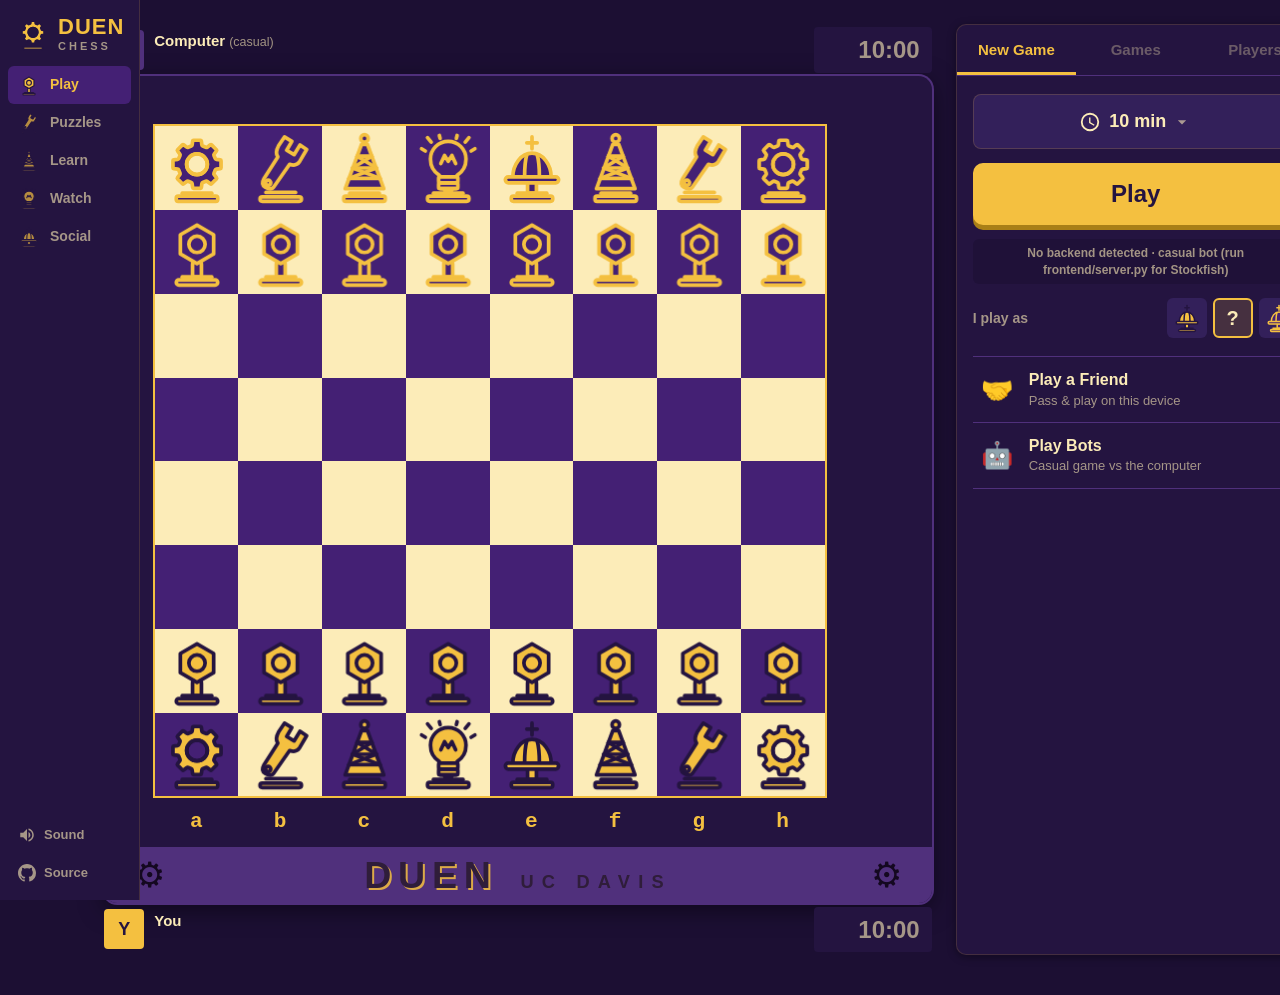
==== frontend/index.html @ 732d8b2a "Add web frontend (DUEN board) bridged to chess_game frontend/index.html, style.css, app.js: chess.co" ====
<!DOCTYPE html>
<html lang="en">
<head>
  <meta charset="utf-8">
  <meta name="viewport" content="width=device-width, initial-scale=1">
  <title>DUEN Chess</title>
  <meta name="description" content="DUEN self-moving chess board: play Stockfish or a friend in the browser.">
  <meta name="theme-color" content="#241440">
  <link rel="icon" href="assets/pieces/wR.svg">
  <link rel="stylesheet" href="style.css">
</head>
<body>

<nav class="sidenav">
  <a class="logo" href="./">
    <img src="assets/pieces/wR.svg" alt="">
    <span>DUEN<small>Chess</small></span>
  </a>
  <ul class="nav-items">
    <li class="active"><a href="#"><img src="assets/pieces/wP.svg" alt=""><span>Play</span></a></li>
    <li><a href="#"><img src="assets/pieces/wN.svg" alt=""><span>Puzzles</span></a></li>
    <li><a href="#"><img src="assets/pieces/wB.svg" alt=""><span>Learn</span></a></li>
    <li><a href="#"><img src="assets/pieces/wQ.svg" alt=""><span>Watch</span></a></li>
    <li><a href="#"><img src="assets/pieces/wK.svg" alt=""><span>Social</span></a></li>
  </ul>
  <div class="nav-footer">
    <button id="sound-toggle" class="nav-btn" type="button" title="Toggle sound">
      <svg viewBox="0 0 24 24" width="18" height="18" aria-hidden="true"><path fill="currentColor" d="M3 9v6h4l5 5V4L7 9H3zm13.5 3A4.5 4.5 0 0 0 14 7.97v8.05c1.48-.73 2.5-2.25 2.5-4.02zM14 3.23v2.06c2.89.86 5 3.54 5 6.71s-2.11 5.85-5 6.71v2.06c4.01-.91 7-4.49 7-8.77s-2.99-7.86-7-8.77z"/></svg>
      <span>Sound</span>
    </button>
    <a class="nav-btn" href="https://github.com/hiyab-tesfay/Self-Moving-Chess-Board-Code" target="_blank" rel="noopener">
      <svg viewBox="0 0 16 16" width="18" height="18" aria-hidden="true"><path fill="currentColor" d="M8 0C3.58 0 0 3.58 0 8c0 3.54 2.29 6.53 5.47 7.59.4.07.55-.17.55-.38 0-.19-.01-.82-.01-1.49-2.01.37-2.53-.49-2.69-.94-.09-.23-.48-.94-.82-1.13-.28-.15-.68-.52-.01-.53.63-.01 1.08.58 1.23.82.72 1.21 1.87.87 2.33.66.07-.52.28-.87.51-1.07-1.78-.2-3.64-.89-3.64-3.95 0-.87.31-1.59.82-2.15-.08-.2-.36-1.02.08-2.12 0 0 .67-.21 2.2.82.64-.18 1.32-.27 2-.27.68 0 1.36.09 2 .27 1.53-1.04 2.2-.82 2.2-.82.44 1.1.16 1.92.08 2.12.51.56.82 1.27.82 2.15 0 3.07-1.87 3.75-3.65 3.95.29.25.54.73.54 1.48 0 1.07-.01 1.93-.01 2.2 0 .21.15.46.55.38A8.013 8.013 0 0 0 16 8c0-4.42-3.58-8-8-8z"/></svg>
      <span>Source</span>
    </a>
  </div>
</nav>

<main class="layout">
  <section class="board-column">
    <div class="player-bar" id="player-top">
      <div class="avatar"></div>
      <div class="player-meta">
        <div class="player-name"></div>
        <div class="captured"></div>
      </div>
      <div class="clock">10:00</div>
    </div>

    <div class="board-frame">
      <div class="frame-inner">
        <div class="ranks" id="ranks"></div>
        <div class="files" id="files"></div>
        <div class="board-wrap">
          <div id="board" class="board">
            <div class="squares" id="squares"></div>
            <div class="pieces" id="pieces"></div>
            <div class="promo hidden" id="promo"></div>
          </div>
          <div class="toast hidden" id="toast"></div>
        </div>
      </div>
      <div class="frame-bar">
        <span class="gear" aria-hidden="true">&#x2699;&#xFE0E;</span>
        <span class="brand">DUEN<small>UC Davis</small></span>
        <span class="gear" aria-hidden="true">&#x2699;&#xFE0E;</span>
      </div>
    </div>

    <div class="player-bar" id="player-bottom">
      <div class="avatar"></div>
      <div class="player-meta">
        <div class="player-name"></div>
        <div class="captured"></div>
      </div>
      <div class="clock">10:00</div>
    </div>
  </section>

  <aside class="sidebar">
    <!-- New game panel -->
    <div class="panel" id="panel-new">
      <div class="tabs">
        <button class="tab active" type="button">New Game</button>
        <button class="tab" type="button" disabled>Games</button>
        <button class="tab" type="button" disabled>Players</button>
      </div>

      <div class="panel-body">
        <div class="tc-picker">
          <button class="tc-button" id="tc-button" type="button" aria-expanded="false">
            <svg viewBox="0 0 24 24" width="22" height="22" aria-hidden="true"><path fill="currentColor" d="M12 2a10 10 0 1 0 0 20 10 10 0 0 0 0-20zm0 18a8 8 0 1 1 0-16 8 8 0 0 1 0 16zm.5-13H11v6l5.25 3.15.75-1.23-4.5-2.67z"/></svg>
            <span id="tc-label">10 min</span>
            <svg class="chev" viewBox="0 0 24 24" width="20" height="20" aria-hidden="true"><path fill="currentColor" d="M7 10l5 5 5-5z"/></svg>
          </button>
          <div class="tc-menu hidden" id="tc-menu"></div>
        </div>

        <div class="level-row hidden" id="level-row">
          <span class="label">Stockfish level</span>
          <div class="level-pick" id="level-pick"></div>
        </div>

        <button class="btn-play" id="play-btn" type="button">Play</button>

        <div class="backend-status" id="backend-status">Checking for the chess_game backend…</div>

        <div class="color-row" id="color-row">
          <span class="label">I play as</span>
          <div class="color-pick" id="color-pick">
            <button type="button" data-color="w" title="White"><img src="assets/pieces/wK.svg" alt="White"></button>
            <button type="button" data-color="random" title="Random" class="on"><span class="q">?</span></button>
            <button type="button" data-color="b" title="Black"><img src="assets/pieces/bK.svg" alt="Black"></button>
          </div>
        </div>

        <ul class="mode-list">
          <li>
            <button type="button" id="play-friend">
              <span class="mode-icon">🤝</span>
              <span class="mode-text"><strong>Play a Friend</strong><small>Pass &amp; play on this device</small></span>
            </button>
          </li>
          <li>
            <button type="button" id="play-bot">
              <span class="mode-icon">🤖</span>
              <span class="mode-text"><strong id="play-bot-title">Play Stockfish</strong><small id="play-bot-sub">Through the chess_game backend</small></span>
            </button>
          </li>
        </ul>
      </div>
    </div>

    <!-- In-game panel -->
    <div class="panel hidden" id="panel-game">
      <div class="game-head">
        <svg viewBox="0 0 24 24" width="20" height="20" aria-hidden="true"><path fill="currentColor" d="M12 2a10 10 0 1 0 0 20 10 10 0 0 0 0-20zm0 18a8 8 0 1 1 0-16 8 8 0 0 1 0 16zm.5-13H11v6l5.25 3.15.75-1.23-4.5-2.67z"/></svg>
        <span id="game-title">10 min • Rapid</span>
      </div>

      <div class="moves" id="moves"></div>

      <div class="confirm hidden" id="confirm">
        <span id="confirm-text">Resign?</span>
        <button type="button" id="confirm-yes" class="small-btn yes">Yes</button>
        <button type="button" id="confirm-no" class="small-btn">No</button>
      </div>

      <div class="controls">
        <div class="ctrl-group">
          <button type="button" id="btn-draw" class="ctrl" title="Offer draw"><span class="half">½</span><span>Draw</span></button>
          <button type="button" id="btn-resign" class="ctrl" title="Resign">
            <svg viewBox="0 0 24 24" width="18" height="18" aria-hidden="true"><path fill="currentColor" d="M14.4 6 14 4H5v17h2v-7h5.6l.4 2h7V6z"/></svg>
            <span id="resign-label">Resign</span>
          </button>
          <button type="button" id="btn-takeback" class="ctrl" title="Take back">
            <svg viewBox="0 0 24 24" width="18" height="18" aria-hidden="true"><path fill="currentColor" d="M12.5 8c-2.65 0-5.05.99-6.9 2.6L2 7v9h9l-3.62-3.62c1.39-1.16 3.16-1.88 5.12-1.88 3.54 0 6.55 2.31 7.6 5.5l2.37-.78C21.08 11.03 17.15 8 12.5 8z"/></svg>
            <span>Takeback</span>
          </button>
        </div>
        <div class="ctrl-group nav-group">
          <button type="button" id="nav-first" class="ctrl icon" title="First move">⏮</button>
          <button type="button" id="nav-prev" class="ctrl icon" title="Previous move">◀</button>
          <button type="button" id="nav-next" class="ctrl icon" title="Next move">▶</button>
          <button type="button" id="nav-last" class="ctrl icon" title="Last move">⏭</button>
          <button type="button" id="btn-flip" class="ctrl icon" title="Flip board">
            <svg viewBox="0 0 24 24" width="18" height="18" aria-hidden="true"><path fill="currentColor" d="M16 17.01V10h-2v7.01h-3L15 21l4-3.99h-3zM9 3 5 6.99h3V14h2V6.99h3L9 3z"/></svg>
          </button>
        </div>
      </div>

      <div class="after-game hidden" id="after-game">
        <button type="button" id="btn-rematch" class="btn-secondary">Rematch</button>
        <button type="button" id="btn-newgame" class="btn-play small">New Game</button>
      </div>
      <div class="export-row">
        <button type="button" id="btn-pgn" class="link-btn">Copy PGN</button>
        <button type="button" id="btn-fen" class="link-btn">Copy FEN</button>
      </div>
    </div>
  </aside>
</main>

<!-- Game over modal -->
<div class="modal hidden" id="modal">
  <div class="modal-card">
    <button type="button" class="modal-close" id="modal-close" aria-label="Close">×</button>
    <div class="modal-header" id="modal-header">
      <h2 id="modal-title">You Won!</h2>
      <p id="modal-sub">by checkmate</p>
    </div>
    <div class="modal-players">
      <div class="mp"><div class="avatar" id="modal-av-w"></div><span id="modal-name-w">White</span></div>
      <div class="mp-score" id="modal-score">1 - 0</div>
      <div class="mp"><div class="avatar" id="modal-av-b"></div><span id="modal-name-b">Black</span></div>
    </div>
    <div class="modal-actions">
      <button type="button" id="modal-rematch" class="btn-play">Rematch</button>
      <button type="button" id="modal-new" class="btn-secondary">New Game</button>
    </div>
  </div>
</div>

<script src="chess.js"></script>
<script src="app.js"></script>
</body>
</html>
---- frontend/style.css ----
/* ------------------------------------------------------------------ tokens
 * DUEN (Davis Undergraduate Engineering Network) board theme:
 * cream and plum squares, dark plum frame, gold pieces and accents.
 */
:root {
  --plum-900: #140820;
  --plum-800: #1c0f33;
  --plum-700: #241440;
  --plum-600: #33205a;
  --plum-500: #442074;
  --plum-400: #50307c;
  --gold: #f4c040;
  --gold-dark: #a97f17;
  --gold-light: #ffd35c;
  --cream: #fcecb8;
  --ink: #2f1d3a;

  --bg: var(--plum-800);
  --panel: var(--plum-700);
  --panel-2: #1f1138;
  --control: var(--plum-600);
  --control-hover: var(--plum-500);
  --border: var(--plum-400);
  --text: var(--cream);
  --text-strong: #ffffff;
  --muted: rgba(252, 236, 184, 0.6);
  --accent: var(--gold);
  --accent-dark: var(--gold-dark);
  --accent-hover: var(--gold-light);
  --on-accent: var(--plum-700);
  --danger: #e0503a;

  --light-sq: var(--cream);
  --dark-sq: var(--plum-500);
  --frame: var(--plum-700);
  --frame-edge: var(--plum-400);
  --frame-bar: var(--plum-400);
  --highlight: rgba(244, 192, 64, 0.5);

  --nav-w: 140px;
  --sidebar-w: 360px;
  --radius: 10px;
  --board: min(calc(100vh - 230px), calc(100vw - var(--nav-w) - var(--sidebar-w) - 80px), 680px);
  --fl: calc(var(--board) * 0.075);          /* frame label margin */
  --bar: calc(var(--board) * 0.085);         /* bottom brand bar */
  --frame-h: calc(var(--board) + var(--fl) * 2 + var(--bar));
}

* { box-sizing: border-box; }
html, body { height: 100%; }
body {
  margin: 0;
  background: var(--bg);
  color: var(--text);
  font-family: -apple-system, BlinkMacSystemFont, "Segoe UI", Roboto, Helvetica, Arial, sans-serif;
  font-size: 15px;
  line-height: 1.4;
  -webkit-font-smoothing: antialiased;
  overflow-x: hidden;
}
button { font: inherit; color: inherit; cursor: pointer; }
button:disabled { cursor: default; }
a { color: inherit; text-decoration: none; }
.hidden { display: none !important; }

/* ------------------------------------------------------------------ nav */
.sidenav {
  position: fixed;
  inset: 0 auto 0 0;
  width: var(--nav-w);
  background: var(--panel);
  border-right: 1px solid rgba(244, 192, 64, 0.15);
  display: flex;
  flex-direction: column;
  padding: 10px 8px;
  z-index: 20;
}
.logo {
  display: flex; align-items: center; gap: 8px;
  padding: 6px 8px 14px;
  font-weight: 900; font-size: 22px; letter-spacing: 1px;
  color: var(--gold);
}
.logo span { display: flex; flex-direction: column; line-height: 1; }
.logo small { font-size: 11px; font-weight: 700; letter-spacing: 3px; color: var(--muted); text-transform: uppercase; margin-top: 3px; }
.logo img { width: 34px; height: 34px; }
.nav-items { list-style: none; margin: 0; padding: 0; }
.nav-items li a {
  display: flex; align-items: center; gap: 10px;
  padding: 8px 10px; border-radius: 6px;
  color: var(--muted); font-weight: 600; font-size: 14px;
}
.nav-items li a img { width: 22px; height: 22px; opacity: 0.7; }
.nav-items li a:hover { background: var(--control); color: var(--text); }
.nav-items li.active a { color: var(--gold); background: var(--control-hover); }
.nav-items li.active a img { opacity: 1; }
.nav-footer { margin-top: auto; display: flex; flex-direction: column; gap: 4px; }
.nav-btn {
  display: flex; align-items: center; gap: 8px;
  background: none; border: 0; padding: 8px 10px; border-radius: 6px;
  color: var(--muted); font-size: 13px; font-weight: 600;
}
.nav-btn:hover { background: var(--control); color: var(--text); }
.nav-btn.off svg { opacity: 0.4; }

/* ------------------------------------------------------------------ layout */
.layout {
  margin-left: var(--nav-w);
  min-height: 100vh;
  display: grid;
  grid-template-columns: var(--frame-h) var(--sidebar-w);
  gap: 24px;
  justify-content: center;
  align-items: start;
  padding: 24px 24px 40px;
}
.board-column { width: var(--frame-h); }

/* ------------------------------------------------------------------ player bars */
.player-bar {
  display: flex; align-items: center; gap: 10px;
  height: 52px; padding: 4px 0;
}
.player-bar .avatar {
  width: 40px; height: 40px; border-radius: 4px; flex: none;
  background: var(--control-hover); display: grid; place-items: center;
  font-weight: 700; font-size: 18px; color: var(--text); overflow: hidden;
}
.avatar.you { background: var(--gold); color: var(--plum-700); }
.avatar.bot { background: var(--plum-400); }
.avatar.white { background: var(--cream); color: var(--plum-700); }
.avatar.black { background: var(--plum-900); border: 1px solid var(--plum-400); }
.player-meta { display: flex; flex-direction: column; min-width: 0; flex: 1; }
.player-name { font-weight: 700; font-size: 15px; white-space: nowrap; overflow: hidden; text-overflow: ellipsis; }
.player-name small { color: var(--muted); font-weight: 500; margin-left: 4px; }
.player-name .thinking { color: var(--gold); font-weight: 600; margin-left: 6px; font-size: 12px; animation: blink 1.2s ease-in-out infinite; }
@keyframes blink { 0%, 100% { opacity: 1; } 50% { opacity: .35; } }
.captured { display: flex; align-items: center; height: 18px; color: var(--muted); font-size: 12px; font-weight: 600; }
.captured .grp { display: flex; margin-right: 4px; }
.captured img { width: 16px; height: 16px; margin-right: -6px; }
.captured .grp img:last-child { margin-right: 0; }
.captured .adv { margin-left: 6px; }

.clock {
  margin-left: auto;
  min-width: 118px; text-align: right;
  padding: 6px 12px; border-radius: 4px;
  font-size: 24px; font-weight: 700; font-variant-numeric: tabular-nums;
  background: var(--panel); color: var(--muted);
  transition: background .15s, color .15s;
}
.clock.active { background: var(--cream); color: var(--plum-700); }
.clock.low.active { background: var(--danger); color: #fff; }
.clock.low { color: var(--danger); }
.clock.none { visibility: hidden; }

/* ------------------------------------------------------------------ board frame */
.board-frame {
  width: var(--frame-h);
  background: var(--frame);
  border-radius: calc(var(--board) * 0.02);
  box-shadow: 0 0 0 2px var(--frame-edge), 0 6px 24px rgba(0, 0, 0, .5);
  overflow: hidden;
  user-select: none; -webkit-user-select: none;
}
.frame-inner {
  position: relative;
  padding: var(--fl) var(--fl) var(--fl) var(--fl);
}
.ranks, .files {
  position: absolute; display: flex;
  color: var(--gold); font-weight: 800;
  font-size: calc(var(--fl) * 0.42);
  font-family: "Menlo", "Consolas", "SF Mono", monospace;
  pointer-events: none;
}
.ranks { left: 0; top: var(--fl); width: var(--fl); height: var(--board); flex-direction: column; }
.files { left: var(--fl); bottom: 0; width: var(--board); height: var(--fl); flex-direction: row; }
.ranks span, .files span { flex: 1; display: grid; place-items: center; }
.frame-bar {
  height: var(--bar);
  background: var(--frame-bar);
  display: flex; align-items: center; justify-content: space-between;
  padding: 0 calc(var(--fl) * 0.6);
  color: var(--ink);
}
.frame-bar .gear { font-size: calc(var(--bar) * 0.62); line-height: 1; color: var(--plum-900); }
.frame-bar .brand {
  display: flex; align-items: baseline; gap: calc(var(--bar) * 0.4);
  font-weight: 900; font-size: calc(var(--bar) * 0.66); letter-spacing: 0.18em;
  color: var(--ink); text-shadow: 2px 2px 0 rgba(244, 192, 64, 0.85);
  font-family: "Arial Black", "Helvetica Neue", Arial, sans-serif;
}
.frame-bar .brand small { font-size: calc(var(--bar) * 0.32); letter-spacing: 0.45em; font-weight: 800; text-shadow: none; text-transform: uppercase; }

.board-wrap { position: relative; width: var(--board); height: var(--board); }
.board {
  position: relative;
  width: var(--board); height: var(--board);
  overflow: hidden;
  box-shadow: 0 0 0 2px var(--gold);
  touch-action: none; user-select: none; -webkit-user-select: none;
  background: var(--dark-sq);
}
.squares {
  position: absolute; inset: 0;
  display: grid; grid-template-columns: repeat(8, 1fr); grid-template-rows: repeat(8, 1fr);
}
.sq { position: relative; }
.sq.light { background: var(--light-sq); }
.sq.dark { background: var(--dark-sq); }
.sq.last::before, .sq.selected::before {
  content: ""; position: absolute; inset: 0; background: var(--highlight);
}
.sq.check::before {
  content: ""; position: absolute; inset: 0;
  background: radial-gradient(ellipse at center, rgba(255, 0, 0, 1) 0%, rgba(231, 0, 0, 1) 25%, rgba(169, 0, 0, 0) 89%, rgba(158, 0, 0, 0) 100%);
}
.sq.hint::after {
  content: ""; position: absolute; left: 50%; top: 50%;
  width: 33%; height: 33%; margin: -16.5% 0 0 -16.5%;
  border-radius: 50%; background: rgba(36, 20, 64, .22);
}
.sq.dark.hint::after { background: rgba(244, 192, 64, .45); }
.sq.capture::after {
  content: ""; position: absolute; inset: 0;
  border-radius: 50%; border: calc(var(--board) / 8 * 0.09) solid rgba(36, 20, 64, .22);
}
.sq.dark.capture::after { border-color: rgba(244, 192, 64, .45); }
.sq.hover { box-shadow: inset 0 0 0 4px rgba(244, 192, 64, .9); }

.pieces { position: absolute; inset: 0; pointer-events: none; }
.piece {
  position: absolute; left: 0; top: 0;
  width: 12.5%; height: 12.5%;
  background-size: 88%; background-repeat: no-repeat; background-position: center;
  will-change: transform;
  transition: transform .13s ease-out;
  pointer-events: none;
}
.piece.dragging { transition: none; z-index: 10; transform-origin: center; filter: drop-shadow(0 4px 6px rgba(0,0,0,.45)); }
.piece.noanim { transition: none; }
.piece.wK { background-image: url("assets/pieces/wK.svg"); }
.piece.wQ { background-image: url("assets/pieces/wQ.svg"); }
.piece.wR { background-image: url("assets/pieces/wR.svg"); }
.piece.wB { background-image: url("assets/pieces/wB.svg"); }
.piece.wN { background-image: url("assets/pieces/wN.svg"); }
.piece.wP { background-image: url("assets/pieces/wP.svg"); }
.piece.bK { background-image: url("assets/pieces/bK.svg"); }
.piece.bQ { background-image: url("assets/pieces/bQ.svg"); }
.piece.bR { background-image: url("assets/pieces/bR.svg"); }
.piece.bB { background-image: url("assets/pieces/bB.svg"); }
.piece.bN { background-image: url("assets/pieces/bN.svg"); }
.piece.bP { background-image: url("assets/pieces/bP.svg"); }
.board.grab .sq.own { cursor: grab; }
.board.dragging { cursor: grabbing; }

/* promotion picker */
.promo {
  position: absolute; top: 0; width: 12.5%;
  background: var(--cream); border-radius: 3px;
  box-shadow: 0 2px 12px rgba(0, 0, 0, .5);
  display: flex; flex-direction: column; z-index: 15;
}
.promo.bottom { top: auto; bottom: 0; flex-direction: column-reverse; }
.promo button {
  width: 100%; aspect-ratio: 1; border: 0; background: var(--cream);
  background-size: 85%; background-repeat: no-repeat; background-position: center;
}
.promo button:hover { background-color: var(--gold); }
.promo button.x { aspect-ratio: auto; height: 28px; background: var(--gold); color: var(--plum-700); font-size: 16px; font-weight: 700; }

.toast {
  position: absolute; left: 50%; bottom: 14px; transform: translateX(-50%);
  background: rgba(20, 8, 32, .92); color: var(--text); padding: 8px 14px; border-radius: 6px;
  font-size: 14px; font-weight: 600; z-index: 30; white-space: nowrap; max-width: 95%;
  overflow: hidden; text-overflow: ellipsis;
  box-shadow: 0 2px 8px rgba(0,0,0,.4); border: 1px solid rgba(244, 192, 64, 0.4);
}

/* ------------------------------------------------------------------ sidebar */
.sidebar { width: var(--sidebar-w); position: sticky; top: 24px; }
.panel {
  background: var(--panel); border-radius: var(--radius);
  box-shadow: 0 2px 8px rgba(0,0,0,.4);
  border: 1px solid rgba(244, 192, 64, 0.15);
  height: calc(var(--frame-h) + 104px);
  min-height: 460px;
  display: flex; flex-direction: column; overflow: hidden;
}
.tabs { display: flex; border-bottom: 1px solid var(--border); }
.tab {
  flex: 1; background: none; border: 0; padding: 14px 6px 12px;
  font-weight: 700; font-size: 15px; color: var(--muted);
  border-bottom: 3px solid transparent;
}
.tab.active { color: var(--gold); border-bottom-color: var(--gold); }
.tab:disabled { opacity: .55; }
.panel-body { padding: 18px 16px; display: flex; flex-direction: column; gap: 14px; overflow-y: auto; }

.tc-picker { position: relative; }
.tc-button {
  width: 100%; display: flex; align-items: center; justify-content: center; gap: 8px;
  background: var(--control); border: 1px solid rgba(244, 192, 64, 0.18); border-radius: 8px; padding: 14px;
  font-weight: 700; font-size: 18px; color: var(--cream);
}
.tc-button:hover { background: var(--control-hover); }
.tc-button .chev { margin-left: -2px; color: var(--muted); }
.tc-button[aria-expanded="true"] .chev { transform: rotate(180deg); }
.tc-menu {
  margin-top: 8px; background: var(--panel-2); border-radius: 8px; padding: 12px;
  display: flex; flex-direction: column; gap: 12px;
}
.tc-group .tc-group-name { font-size: 13px; font-weight: 700; color: var(--muted); margin-bottom: 6px; display: flex; align-items: center; gap: 6px; }
.tc-grid { display: grid; grid-template-columns: repeat(3, 1fr); gap: 8px; }
.tc-opt {
  background: var(--control); border: 2px solid transparent; border-radius: 6px; padding: 10px 4px;
  font-weight: 700; font-size: 15px;
}
.tc-opt:hover { background: var(--control-hover); }
.tc-opt.on { border-color: var(--gold); background: rgba(244, 192, 64, 0.16); color: var(--gold); }

.level-row { display: flex; flex-direction: column; gap: 8px; }
.level-pick { display: grid; grid-template-columns: repeat(3, 1fr); gap: 8px; }
.level-pick button {
  background: var(--control); border: 2px solid transparent; border-radius: 6px; padding: 8px 4px;
  font-weight: 700; font-size: 14px; display: flex; flex-direction: column; gap: 2px; align-items: center;
}
.level-pick button small { font-weight: 500; font-size: 11px; color: var(--muted); }
.level-pick button:hover { background: var(--control-hover); }
.level-pick button.on { border-color: var(--gold); background: rgba(244, 192, 64, 0.16); color: var(--gold); }

.backend-status {
  font-size: 12px; font-weight: 600; color: var(--muted); text-align: center;
  padding: 6px 10px; border-radius: 6px; background: var(--panel-2);
}
.backend-status.ok { color: var(--gold); }
.backend-status.warn { color: #f0a070; }

.btn-play {
  width: 100%; border: 0; border-radius: 10px;
  background: var(--accent); color: var(--on-accent);
  font-weight: 900; font-size: 24px; padding: 14px;
  box-shadow: 0 5px 0 var(--accent-dark);
  transition: transform .05s, box-shadow .05s, background .1s;
}
.btn-play:hover { background: var(--accent-hover); }
.btn-play:active { transform: translateY(3px); box-shadow: 0 2px 0 var(--accent-dark); }
.btn-play.small { font-size: 16px; padding: 10px; box-shadow: 0 4px 0 var(--accent-dark); }
.btn-secondary {
  width: 100%; border: 0; border-radius: 10px;
  background: var(--control-hover); color: var(--text); font-weight: 700; font-size: 16px; padding: 10px;
  box-shadow: 0 4px 0 var(--plum-900);
}
.btn-secondary:hover { background: var(--plum-400); }

.color-row { display: flex; align-items: center; justify-content: space-between; }
.label { color: var(--muted); font-weight: 600; font-size: 14px; }
.color-pick { display: flex; gap: 6px; }
.color-pick button {
  width: 40px; height: 40px; border-radius: 6px; border: 2px solid transparent;
  background: var(--control); display: grid; place-items: center; padding: 0;
}
.color-pick button img { width: 30px; height: 30px; }
.color-pick button .q { font-size: 20px; font-weight: 800; color: var(--cream); }
.color-pick button.on { border-color: var(--gold); background: rgba(244, 192, 64, 0.16); }

.mode-list { list-style: none; margin: 4px 0 0; padding: 0; border-top: 1px solid var(--border); }
.mode-list li button {
  width: 100%; display: flex; align-items: center; gap: 14px; text-align: left;
  background: none; border: 0; padding: 12px 6px; border-bottom: 1px solid var(--border);
}
.mode-list li button:hover { background: var(--panel-2); }
.mode-icon { font-size: 26px; width: 36px; text-align: center; }
.mode-text { display: flex; flex-direction: column; }
.mode-text strong { font-size: 16px; color: var(--cream); }
.mode-text small { color: var(--muted); font-size: 13px; }

/* in-game panel */
.game-head {
  display: flex; align-items: center; gap: 8px;
  padding: 12px 16px; border-bottom: 1px solid var(--border);
  font-weight: 700; color: var(--cream);
}
.moves { flex: 1; overflow-y: auto; padding: 6px 0; font-variant-numeric: tabular-nums; }
.moves .empty { color: var(--muted); text-align: center; padding: 30px 16px; font-size: 14px; }
.mrow { display: grid; grid-template-columns: 44px 1fr 1fr; align-items: center; min-height: 28px; }
.mrow:nth-child(odd) { background: var(--panel-2); }
.mrow .num { color: var(--muted); font-weight: 600; padding-left: 14px; font-size: 14px; }
.mv {
  display: inline-block; padding: 3px 8px; margin: 1px 6px 1px 0; border-radius: 3px;
  font-weight: 600; font-size: 15px; cursor: pointer; justify-self: start; white-space: nowrap;
}
.mv:hover { background: var(--control); }
.mv.cur { background: var(--control-hover); color: var(--text-strong); box-shadow: inset 0 0 0 1px rgba(244, 192, 64, 0.5); }
.result-row { padding: 10px 14px; text-align: center; font-weight: 700; color: var(--gold); }
.result-row small { display: block; color: var(--muted); font-weight: 500; font-size: 13px; }

.confirm {
  display: flex; align-items: center; gap: 8px; padding: 8px 14px;
  background: var(--control); font-weight: 600; font-size: 14px;
}
.confirm span { flex: 1; }
.small-btn { border: 0; border-radius: 4px; padding: 6px 12px; background: var(--control-hover); font-weight: 700; }
.small-btn.yes { background: var(--danger); color: #fff; }

.controls { border-top: 1px solid var(--border); padding: 6px 8px; display: flex; flex-direction: column; gap: 4px; }
.ctrl-group { display: flex; gap: 4px; }
.ctrl {
  flex: 1; display: flex; align-items: center; justify-content: center; gap: 6px;
  background: none; border: 0; border-radius: 6px; padding: 8px 4px;
  color: var(--muted); font-weight: 700; font-size: 13px;
}
.ctrl:hover:not(:disabled) { background: var(--control); color: var(--text); }
.ctrl:disabled { opacity: .35; }
.ctrl .half { font-size: 16px; }
.nav-group .ctrl.icon { font-size: 15px; padding: 6px; }

.after-game { display: flex; gap: 8px; padding: 8px 12px; }
.export-row { display: flex; justify-content: center; gap: 16px; padding: 4px 0 10px; }
.link-btn { background: none; border: 0; color: var(--muted); font-size: 12px; font-weight: 600; text-decoration: underline; }
.link-btn:hover { color: var(--text); }

/* ------------------------------------------------------------------ modal */
.modal {
  position: fixed; inset: 0; z-index: 50;
  background: rgba(20, 8, 32, .6);
  display: grid; place-items: center;
  animation: fade .15s ease-out;
}
@keyframes fade { from { opacity: 0; } to { opacity: 1; } }
.modal-card {
  position: relative; width: 320px; max-width: calc(100vw - 32px);
  background: var(--panel); border-radius: 12px; overflow: hidden;
  border: 1px solid rgba(244, 192, 64, 0.3);
  box-shadow: 0 10px 40px rgba(0,0,0,.6);
  animation: pop .18s ease-out;
}
@keyframes pop { from { transform: translateY(14px) scale(.98); opacity: .6; } to { transform: none; opacity: 1; } }
.modal-close {
  position: absolute; top: 6px; right: 8px; background: none; border: 0;
  color: rgba(36, 20, 64, .7); font-size: 24px; line-height: 1; z-index: 1;
}
.modal-header.lose .modal-close, .modal-header.draw .modal-close { color: rgba(252, 236, 184, .75); }
.modal-header { padding: 22px 16px 14px; text-align: center; background: var(--gold); color: var(--plum-700); }
.modal-header.lose { background: var(--plum-400); color: var(--text); }
.modal-header.draw { background: var(--plum-400); color: var(--text); }
.modal-header h2 { margin: 0; font-size: 26px; font-weight: 900; color: inherit; }
.modal-header p { margin: 2px 0 0; color: inherit; opacity: .85; font-weight: 600; }
.modal-players { display: flex; align-items: center; justify-content: space-around; padding: 20px 16px 6px; }
.mp { display: flex; flex-direction: column; align-items: center; gap: 6px; font-weight: 700; font-size: 14px; }
.mp .avatar { width: 52px; height: 52px; border-radius: 6px; display: grid; place-items: center; font-weight: 800; font-size: 22px; background: var(--control-hover); }
.mp-score { font-size: 22px; font-weight: 800; color: var(--gold); }
.modal-actions { display: flex; flex-direction: column; gap: 10px; padding: 14px 16px 18px; }

/* ------------------------------------------------------------------ responsive */
@media (max-width: 1100px) {
  :root { --board: min(calc(100vw - 32px - 100vw * 0.0235 * 2 - 24px), calc(100vh - 260px), 600px); --nav-w: 0px; }
  .sidenav {
    position: sticky; top: 0; width: auto; height: 56px;
    flex-direction: row; align-items: center; padding: 0 12px; gap: 12px;
    border-right: 0; border-bottom: 1px solid rgba(244, 192, 64, 0.15);
  }
  .logo { padding: 0; font-size: 20px; }
  .logo small { display: none; }
  .nav-items { display: flex; gap: 2px; margin-left: 8px; overflow-x: auto; }
  .nav-items li a span { display: none; }
  .nav-items li a { padding: 6px; }
  .nav-footer { flex-direction: row; margin-left: auto; }
  .nav-btn span { display: none; }
  .layout { margin-left: 0; grid-template-columns: 1fr; padding: 12px 16px 32px; gap: 16px; }
  .board-column { margin: 0 auto; }
  .sidebar { width: 100%; max-width: 640px; margin: 0 auto; position: static; }
  .panel { height: auto; min-height: 0; }
  .moves { max-height: 240px; flex: none; }
  .nav-items li a img { width: 24px; height: 24px; }
}
@media (max-width: 520px) {
  .clock { font-size: 20px; min-width: 96px; padding: 4px 10px; }
  .player-bar .avatar { width: 34px; height: 34px; }
  .player-bar { height: 46px; }
  .btn-play { font-size: 20px; }
}
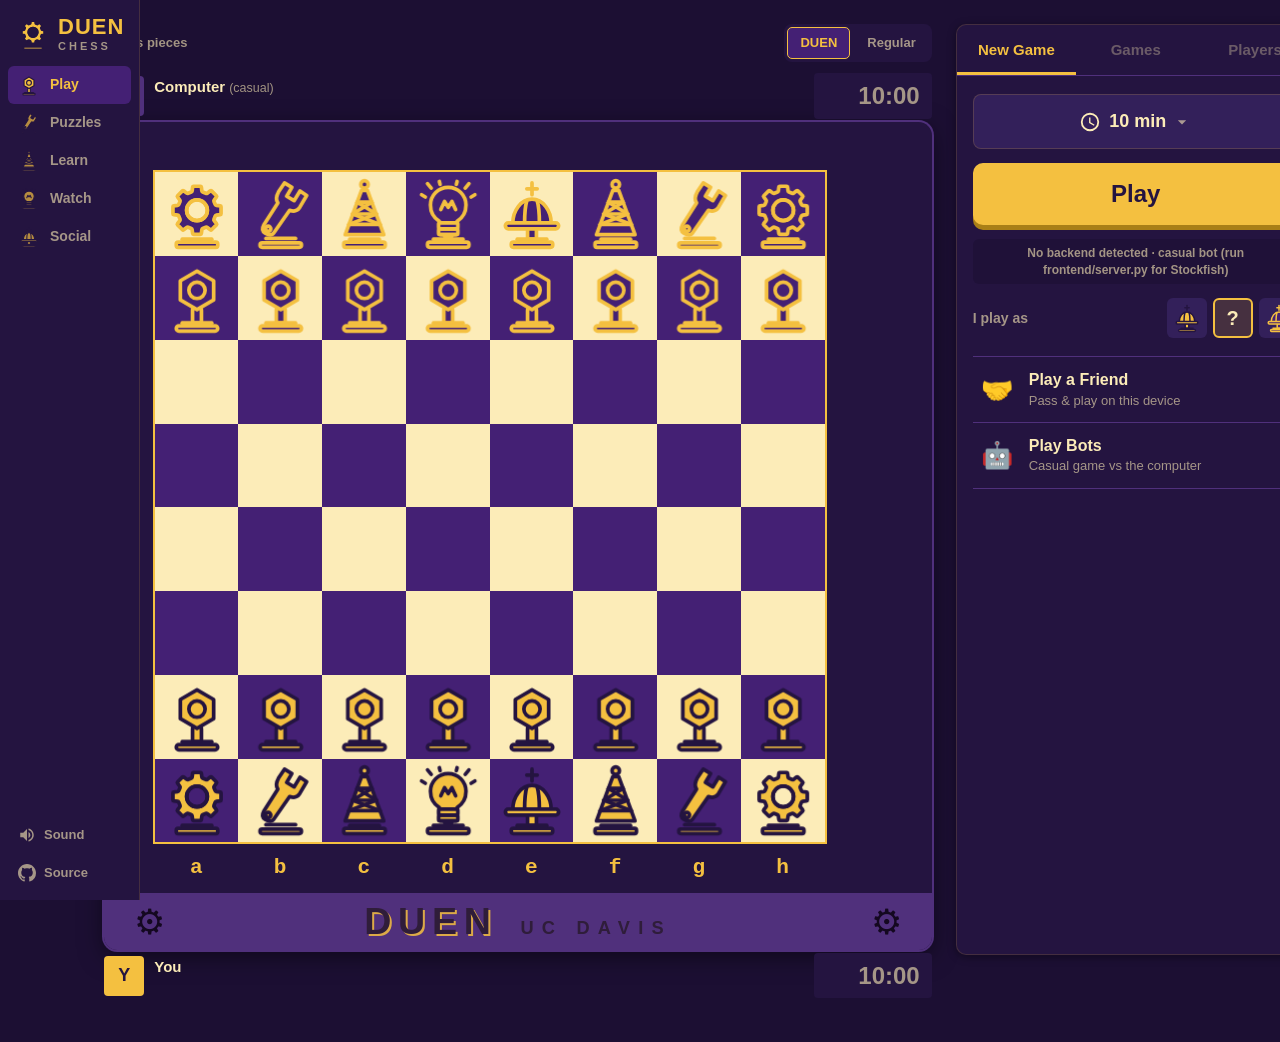
==== commit cd9d7b00: "added toggle for regular chess pieces" ====
--- a/frontend/index.html
+++ b/frontend/index.html
@@ -37,6 +37,13 @@
 
 <main class="layout">
   <section class="board-column">
+    <div class="piece-style-control">
+      <span id="piece-style-label">Chess pieces</span>
+      <div class="piece-style-options" role="group" aria-labelledby="piece-style-label">
+        <button type="button" data-piece-style="duen" aria-pressed="true">DUEN</button>
+        <button type="button" data-piece-style="regular" aria-pressed="false">Regular</button>
+      </div>
+    </div>
     <div class="player-bar" id="player-top">
       <div class="avatar"></div>
       <div class="player-meta">
--- a/frontend/style.css
+++ b/frontend/style.css
@@ -240,18 +240,18 @@
 }
 .piece.dragging { transition: none; z-index: 10; transform-origin: center; filter: drop-shadow(0 4px 6px rgba(0,0,0,.45)); }
 .piece.noanim { transition: none; }
-.piece.wK { background-image: url("assets/pieces/wK.svg"); }
-.piece.wQ { background-image: url("assets/pieces/wQ.svg"); }
-.piece.wR { background-image: url("assets/pieces/wR.svg"); }
-.piece.wB { background-image: url("assets/pieces/wB.svg"); }
-.piece.wN { background-image: url("assets/pieces/wN.svg"); }
-.piece.wP { background-image: url("assets/pieces/wP.svg"); }
-.piece.bK { background-image: url("assets/pieces/bK.svg"); }
-.piece.bQ { background-image: url("assets/pieces/bQ.svg"); }
-.piece.bR { background-image: url("assets/pieces/bR.svg"); }
-.piece.bB { background-image: url("assets/pieces/bB.svg"); }
-.piece.bN { background-image: url("assets/pieces/bN.svg"); }
-.piece.bP { background-image: url("assets/pieces/bP.svg"); }
+.piece.wK { background-image: var(--piece-wK, url("assets/pieces/wK.svg")); }
+.piece.wQ { background-image: var(--piece-wQ, url("assets/pieces/wQ.svg")); }
+.piece.wR { background-image: var(--piece-wR, url("assets/pieces/wR.svg")); }
+.piece.wB { background-image: var(--piece-wB, url("assets/pieces/wB.svg")); }
+.piece.wN { background-image: var(--piece-wN, url("assets/pieces/wN.svg")); }
+.piece.wP { background-image: var(--piece-wP, url("assets/pieces/wP.svg")); }
+.piece.bK { background-image: var(--piece-bK, url("assets/pieces/bK.svg")); }
+.piece.bQ { background-image: var(--piece-bQ, url("assets/pieces/bQ.svg")); }
+.piece.bR { background-image: var(--piece-bR, url("assets/pieces/bR.svg")); }
+.piece.bB { background-image: var(--piece-bB, url("assets/pieces/bB.svg")); }
+.piece.bN { background-image: var(--piece-bN, url("assets/pieces/bN.svg")); }
+.piece.bP { background-image: var(--piece-bP, url("assets/pieces/bP.svg")); }
 .board.grab .sq.own { cursor: grab; }
 .board.dragging { cursor: grabbing; }
 
@@ -481,3 +481,9 @@
   .player-bar { height: 46px; }
   .btn-play { font-size: 20px; }
 }
+
+.piece-style-control { display: flex; align-items: center; justify-content: space-between; gap: 12px; margin-bottom: 8px; color: var(--muted); font-size: 13px; font-weight: 600; }
+.piece-style-options { display: flex; gap: 4px; padding: 3px; background: var(--panel); border-radius: 8px; }
+.piece-style-options button { border: 1px solid transparent; border-radius: 5px; padding: 6px 12px; background: transparent; color: var(--muted); font: inherit; cursor: pointer; }
+.piece-style-options button[aria-pressed="true"] { background: var(--control-hover); color: var(--gold); border-color: var(--gold); }
+.piece-style-options button:focus-visible { outline: 2px solid var(--cream); outline-offset: 2px; }
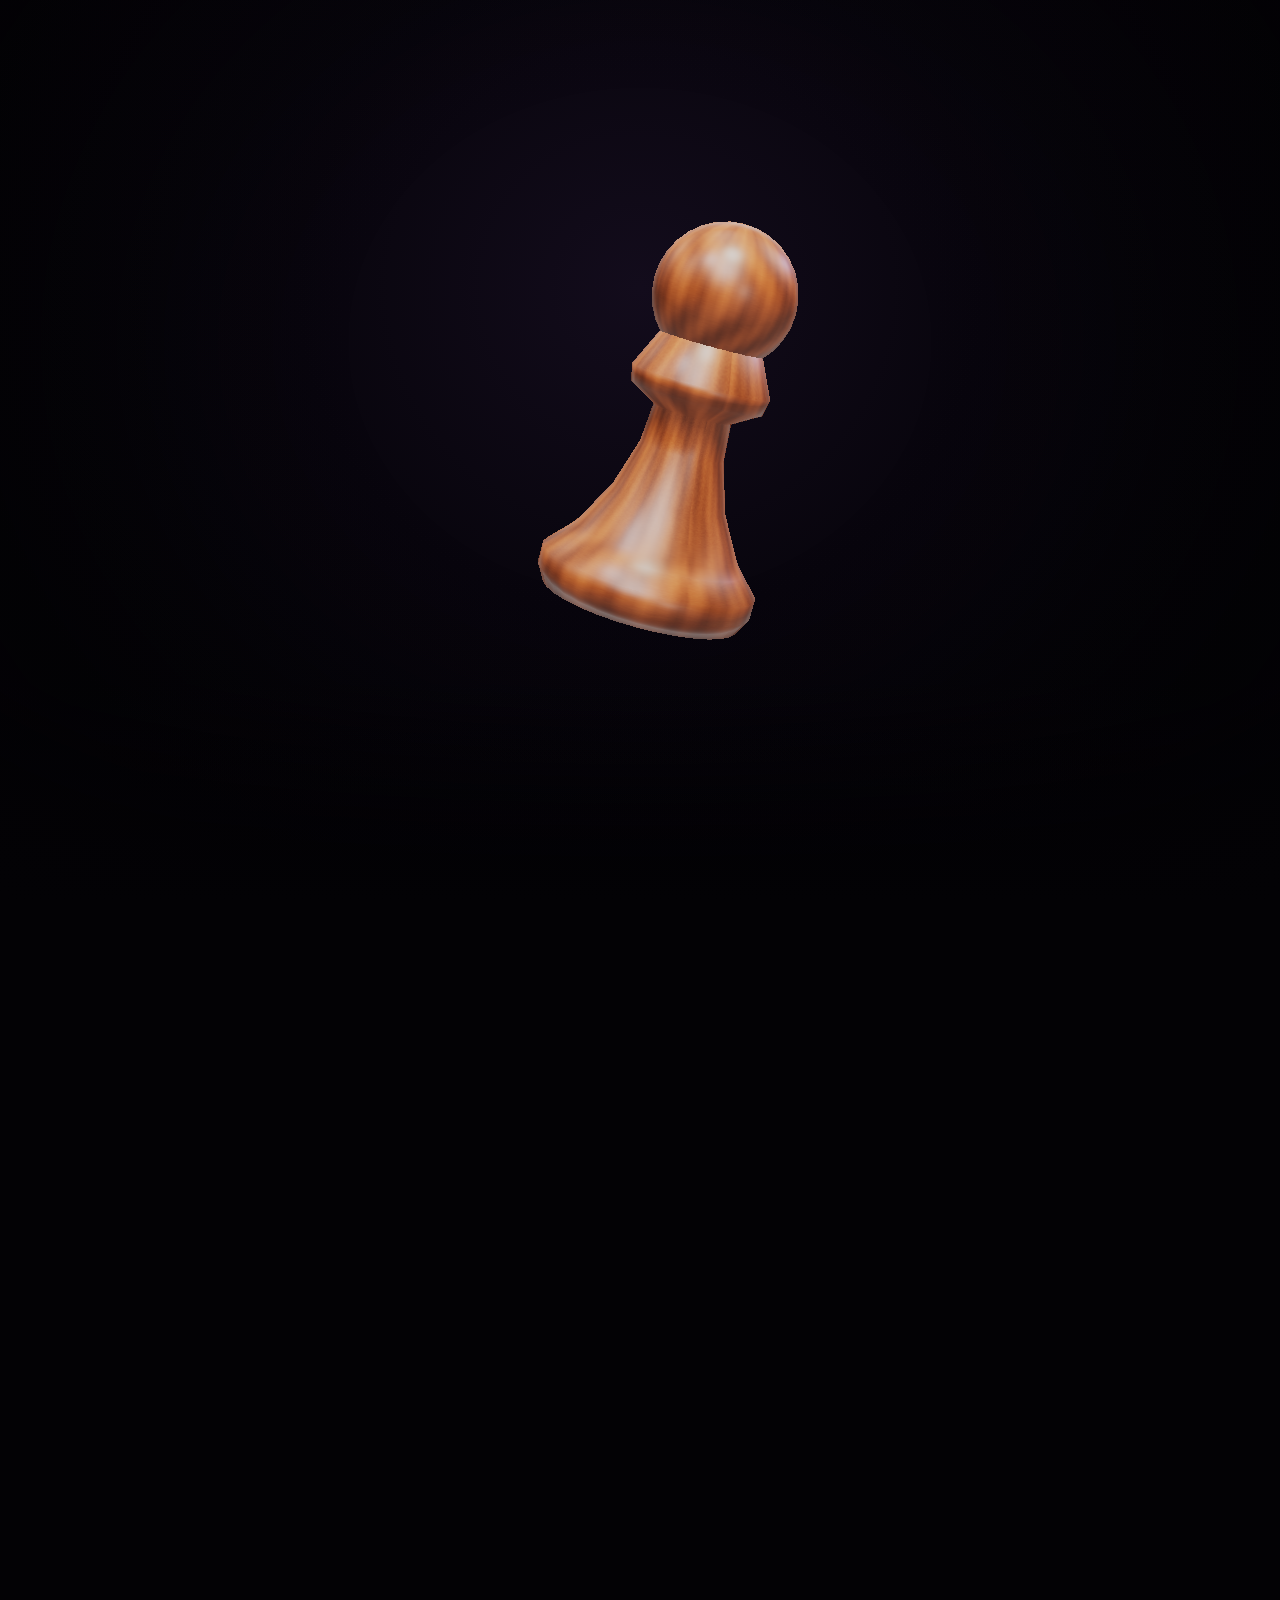
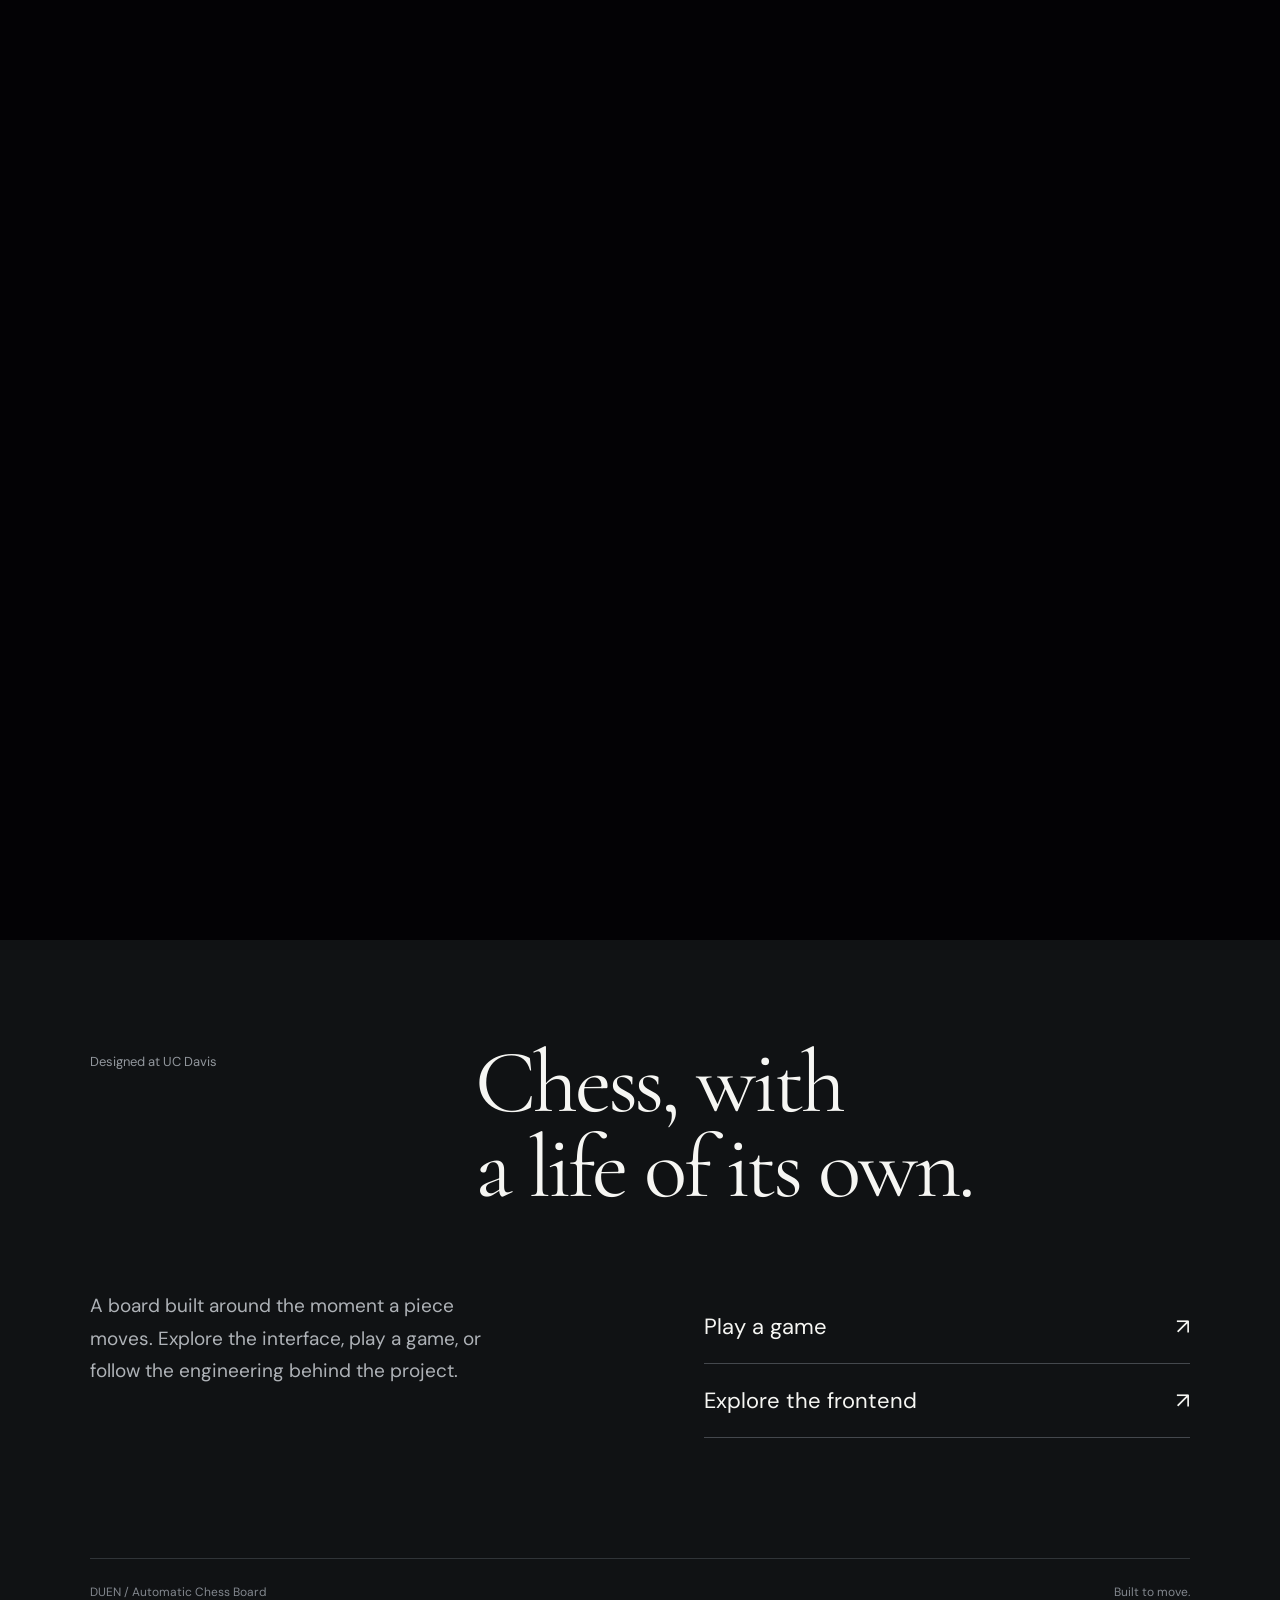
==== commit 3e283673: "Add the DUEN landing page ahead of the existing web game" ====
--- a/frontend/index.html
+++ b/frontend/index.html
@@ -1,213 +1,28 @@
-<!DOCTYPE html>
+<!doctype html>
 <html lang="en">
 <head>
-  <meta charset="utf-8">
-  <meta name="viewport" content="width=device-width, initial-scale=1">
-  <title>DUEN Chess</title>
-  <meta name="description" content="DUEN self-moving chess board: play Stockfish or a friend in the browser.">
-  <meta name="theme-color" content="#241440">
-  <link rel="icon" href="assets/pieces/wR.svg">
-  <link rel="stylesheet" href="style.css">
+<meta charset="utf-8"><meta name="viewport" content="width=device-width, initial-scale=1">
+<title>DUEN — Automatic Chess Board</title>
+<meta name="description" content="A physical game. A new way to move. Explore the DUEN automatic chess board.">
+<link rel="stylesheet" href="landing.css?v=quiet-stage-2">
+<script type="importmap">{"imports":{"three":"./assets/vendor/three.module.js","three/addons/":"./assets/vendor/addons/"}}</script>
 </head>
 <body>
+<header class="masthead"><a class="wordmark" href="./">DUEN<span>Automatic chess</span></a><nav><a href="https://github.com/kennynakao/chess-website" target="_blank" rel="noopener">View on GitHub <span aria-hidden="true">↗</span></a><a class="play-link" href="play.html">Play chess <span aria-hidden="true">↗</span></a></nav></header>
+<main>
+<section class="journey" aria-label="The pawn's journey">
+<div class="stage">
+<canvas id="scene" aria-label="A wooden pawn falls onto e2 and advances to e4 while the camera follows"></canvas>
+<div class="vignette"></div><div class="mist"></div>
+<div class="chapter intro"><p class="opening-note">The next move is yours.</p><h1>Automatic<br>Chess Board<span class="period">.</span></h1><p class="intro-copy">A familiar game. An entirely new kind of movement.<br>From the first thought to the first move, the board becomes part of the experience.</p></div>
+<div class="chapter descent"><p>Choose your move. Watch it become real.</p><h2>From your screen.<br>To the real world.</h2><p class="story-copy">Every square holds a possibility.<br>Every move brings the game to life.</p></div>
+<div class="chapter arrival"><h2>Let the board<br>make its move.</h2><p>The king’s pawn advances. Two squares. Endless possibilities.<br>Your opening move is only the beginning.</p><a class="light-button" href="play.html">Enter the game <span>↗</span></a></div>
 
-<nav class="sidenav">
-  <a class="logo" href="./">
-    <img src="assets/pieces/wR.svg" alt="">
-    <span>DUEN<small>Chess</small></span>
-  </a>
-  <ul class="nav-items">
-    <li class="active"><a href="#"><img src="assets/pieces/wP.svg" alt=""><span>Play</span></a></li>
-    <li><a href="#"><img src="assets/pieces/wN.svg" alt=""><span>Puzzles</span></a></li>
-    <li><a href="#"><img src="assets/pieces/wB.svg" alt=""><span>Learn</span></a></li>
-    <li><a href="#"><img src="assets/pieces/wQ.svg" alt=""><span>Watch</span></a></li>
-    <li><a href="#"><img src="assets/pieces/wK.svg" alt=""><span>Social</span></a></li>
-  </ul>
-  <div class="nav-footer">
-    <button id="sound-toggle" class="nav-btn" type="button" title="Toggle sound">
-      <svg viewBox="0 0 24 24" width="18" height="18" aria-hidden="true"><path fill="currentColor" d="M3 9v6h4l5 5V4L7 9H3zm13.5 3A4.5 4.5 0 0 0 14 7.97v8.05c1.48-.73 2.5-2.25 2.5-4.02zM14 3.23v2.06c2.89.86 5 3.54 5 6.71s-2.11 5.85-5 6.71v2.06c4.01-.91 7-4.49 7-8.77s-2.99-7.86-7-8.77z"/></svg>
-      <span>Sound</span>
-    </button>
-    <a class="nav-btn" href="https://github.com/hiyab-tesfay/Self-Moving-Chess-Board-Code" target="_blank" rel="noopener">
-      <svg viewBox="0 0 16 16" width="18" height="18" aria-hidden="true"><path fill="currentColor" d="M8 0C3.58 0 0 3.58 0 8c0 3.54 2.29 6.53 5.47 7.59.4.07.55-.17.55-.38 0-.19-.01-.82-.01-1.49-2.01.37-2.53-.49-2.69-.94-.09-.23-.48-.94-.82-1.13-.28-.15-.68-.52-.01-.53.63-.01 1.08.58 1.23.82.72 1.21 1.87.87 2.33.66.07-.52.28-.87.51-1.07-1.78-.2-3.64-.89-3.64-3.95 0-.87.31-1.59.82-2.15-.08-.2-.36-1.02.08-2.12 0 0 .67-.21 2.2.82.64-.18 1.32-.27 2-.27.68 0 1.36.09 2 .27 1.53-1.04 2.2-.82 2.2-.82.44 1.1.16 1.92.08 2.12.51.56.82 1.27.82 2.15 0 3.07-1.87 3.75-3.65 3.95.29.25.54.73.54 1.48 0 1.07-.01 1.93-.01 2.2 0 .21.15.46.55.38A8.013 8.013 0 0 0 16 8c0-4.42-3.58-8-8-8z"/></svg>
-      <span>Source</span>
-    </a>
-  </div>
-</nav>
 
-<main class="layout">
-  <section class="board-column">
-    <div class="piece-style-control">
-      <span id="piece-style-label">Chess pieces</span>
-      <div class="piece-style-options" role="group" aria-labelledby="piece-style-label">
-        <button type="button" data-piece-style="duen" aria-pressed="true">DUEN</button>
-        <button type="button" data-piece-style="regular" aria-pressed="false">Regular</button>
-      </div>
-    </div>
-    <div class="player-bar" id="player-top">
-      <div class="avatar"></div>
-      <div class="player-meta">
-        <div class="player-name"></div>
-        <div class="captured"></div>
-      </div>
-      <div class="clock">10:00</div>
-    </div>
-
-    <div class="board-frame">
-      <div class="frame-inner">
-        <div class="ranks" id="ranks"></div>
-        <div class="files" id="files"></div>
-        <div class="board-wrap">
-          <div id="board" class="board">
-            <div class="squares" id="squares"></div>
-            <div class="pieces" id="pieces"></div>
-            <div class="promo hidden" id="promo"></div>
-          </div>
-          <div class="toast hidden" id="toast"></div>
-        </div>
-      </div>
-      <div class="frame-bar">
-        <span class="gear" aria-hidden="true">&#x2699;&#xFE0E;</span>
-        <span class="brand">DUEN<small>UC Davis</small></span>
-        <span class="gear" aria-hidden="true">&#x2699;&#xFE0E;</span>
-      </div>
-    </div>
-
-    <div class="player-bar" id="player-bottom">
-      <div class="avatar"></div>
-      <div class="player-meta">
-        <div class="player-name"></div>
-        <div class="captured"></div>
-      </div>
-      <div class="clock">10:00</div>
-    </div>
-  </section>
-
-  <aside class="sidebar">
-    <!-- New game panel -->
-    <div class="panel" id="panel-new">
-      <div class="tabs">
-        <button class="tab active" type="button">New Game</button>
-        <button class="tab" type="button" disabled>Games</button>
-        <button class="tab" type="button" disabled>Players</button>
-      </div>
-
-      <div class="panel-body">
-        <div class="tc-picker">
-          <button class="tc-button" id="tc-button" type="button" aria-expanded="false">
-            <svg viewBox="0 0 24 24" width="22" height="22" aria-hidden="true"><path fill="currentColor" d="M12 2a10 10 0 1 0 0 20 10 10 0 0 0 0-20zm0 18a8 8 0 1 1 0-16 8 8 0 0 1 0 16zm.5-13H11v6l5.25 3.15.75-1.23-4.5-2.67z"/></svg>
-            <span id="tc-label">10 min</span>
-            <svg class="chev" viewBox="0 0 24 24" width="20" height="20" aria-hidden="true"><path fill="currentColor" d="M7 10l5 5 5-5z"/></svg>
-          </button>
-          <div class="tc-menu hidden" id="tc-menu"></div>
-        </div>
-
-        <div class="level-row hidden" id="level-row">
-          <span class="label">Stockfish level</span>
-          <div class="level-pick" id="level-pick"></div>
-        </div>
-
-        <button class="btn-play" id="play-btn" type="button">Play</button>
-
-        <div class="backend-status" id="backend-status">Checking for the chess_game backend…</div>
-
-        <div class="color-row" id="color-row">
-          <span class="label">I play as</span>
-          <div class="color-pick" id="color-pick">
-            <button type="button" data-color="w" title="White"><img src="assets/pieces/wK.svg" alt="White"></button>
-            <button type="button" data-color="random" title="Random" class="on"><span class="q">?</span></button>
-            <button type="button" data-color="b" title="Black"><img src="assets/pieces/bK.svg" alt="Black"></button>
-          </div>
-        </div>
-
-        <ul class="mode-list">
-          <li>
-            <button type="button" id="play-friend">
-              <span class="mode-icon">🤝</span>
-              <span class="mode-text"><strong>Play a Friend</strong><small>Pass &amp; play on this device</small></span>
-            </button>
-          </li>
-          <li>
-            <button type="button" id="play-bot">
-              <span class="mode-icon">🤖</span>
-              <span class="mode-text"><strong id="play-bot-title">Play Stockfish</strong><small id="play-bot-sub">Through the chess_game backend</small></span>
-            </button>
-          </li>
-        </ul>
-      </div>
-    </div>
-
-    <!-- In-game panel -->
-    <div class="panel hidden" id="panel-game">
-      <div class="game-head">
-        <svg viewBox="0 0 24 24" width="20" height="20" aria-hidden="true"><path fill="currentColor" d="M12 2a10 10 0 1 0 0 20 10 10 0 0 0 0-20zm0 18a8 8 0 1 1 0-16 8 8 0 0 1 0 16zm.5-13H11v6l5.25 3.15.75-1.23-4.5-2.67z"/></svg>
-        <span id="game-title">10 min • Rapid</span>
-      </div>
-
-      <div class="moves" id="moves"></div>
-
-      <div class="confirm hidden" id="confirm">
-        <span id="confirm-text">Resign?</span>
-        <button type="button" id="confirm-yes" class="small-btn yes">Yes</button>
-        <button type="button" id="confirm-no" class="small-btn">No</button>
-      </div>
-
-      <div class="controls">
-        <div class="ctrl-group">
-          <button type="button" id="btn-draw" class="ctrl" title="Offer draw"><span class="half">½</span><span>Draw</span></button>
-          <button type="button" id="btn-resign" class="ctrl" title="Resign">
-            <svg viewBox="0 0 24 24" width="18" height="18" aria-hidden="true"><path fill="currentColor" d="M14.4 6 14 4H5v17h2v-7h5.6l.4 2h7V6z"/></svg>
-            <span id="resign-label">Resign</span>
-          </button>
-          <button type="button" id="btn-takeback" class="ctrl" title="Take back">
-            <svg viewBox="0 0 24 24" width="18" height="18" aria-hidden="true"><path fill="currentColor" d="M12.5 8c-2.65 0-5.05.99-6.9 2.6L2 7v9h9l-3.62-3.62c1.39-1.16 3.16-1.88 5.12-1.88 3.54 0 6.55 2.31 7.6 5.5l2.37-.78C21.08 11.03 17.15 8 12.5 8z"/></svg>
-            <span>Takeback</span>
-          </button>
-        </div>
-        <div class="ctrl-group nav-group">
-          <button type="button" id="nav-first" class="ctrl icon" title="First move">⏮</button>
-          <button type="button" id="nav-prev" class="ctrl icon" title="Previous move">◀</button>
-          <button type="button" id="nav-next" class="ctrl icon" title="Next move">▶</button>
-          <button type="button" id="nav-last" class="ctrl icon" title="Last move">⏭</button>
-          <button type="button" id="btn-flip" class="ctrl icon" title="Flip board">
-            <svg viewBox="0 0 24 24" width="18" height="18" aria-hidden="true"><path fill="currentColor" d="M16 17.01V10h-2v7.01h-3L15 21l4-3.99h-3zM9 3 5 6.99h3V14h2V6.99h3L9 3z"/></svg>
-          </button>
-        </div>
-      </div>
-
-      <div class="after-game hidden" id="after-game">
-        <button type="button" id="btn-rematch" class="btn-secondary">Rematch</button>
-        <button type="button" id="btn-newgame" class="btn-play small">New Game</button>
-      </div>
-      <div class="export-row">
-        <button type="button" id="btn-pgn" class="link-btn">Copy PGN</button>
-        <button type="button" id="btn-fen" class="link-btn">Copy FEN</button>
-      </div>
-    </div>
-  </aside>
+<p id="scene-fallback" hidden>The interactive scene is unavailable on this device. You can still explore and play.</p>
+</div>
+</section>
+<section class="details" id="details"><div class="details-top"><p>Designed at UC Davis</p><h2>Chess, with<br>a life of its own.</h2></div><div class="details-bottom"><p>A board built around the moment a piece moves. Explore the interface, play a game, or follow the engineering behind the project.</p><div class="links"><a href="play.html">Play a game <span>↗</span></a><a href="https://github.com/kennynakao/chess-website" target="_blank" rel="noopener">Explore the frontend <span>↗</span></a></div></div><footer><span>DUEN / Automatic Chess Board</span><span>Built to move.</span></footer></section>
 </main>
-
-<!-- Game over modal -->
-<div class="modal hidden" id="modal">
-  <div class="modal-card">
-    <button type="button" class="modal-close" id="modal-close" aria-label="Close">×</button>
-    <div class="modal-header" id="modal-header">
-      <h2 id="modal-title">You Won!</h2>
-      <p id="modal-sub">by checkmate</p>
-    </div>
-    <div class="modal-players">
-      <div class="mp"><div class="avatar" id="modal-av-w"></div><span id="modal-name-w">White</span></div>
-      <div class="mp-score" id="modal-score">1 - 0</div>
-      <div class="mp"><div class="avatar" id="modal-av-b"></div><span id="modal-name-b">Black</span></div>
-    </div>
-    <div class="modal-actions">
-      <button type="button" id="modal-rematch" class="btn-play">Rematch</button>
-      <button type="button" id="modal-new" class="btn-secondary">New Game</button>
-    </div>
-  </div>
-</div>
-
-<script src="chess.js"></script>
-<script src="app.js"></script>
-</body>
-</html>
+<script type="module" src="landing.js?v=quiet-stage-2"></script>
+</body></html>
--- a/frontend/landing.css
+++ b/frontend/landing.css
@@ -0,0 +1,21 @@
+@import url('https://fonts.googleapis.com/css2?family=Cormorant+Garamond:wght@400;500;600&family=DM+Sans:wght@400;500;600;700&display=swap');
+:root{color-scheme:dark;--black:#030205;--white:#f6f6f3;--silver:#a7aaae;--line:#303236}
+*{box-sizing:border-box}html{scroll-behavior:smooth}body{margin:0;background:var(--black);color:var(--white);font-family:'DM Sans',sans-serif}a{color:inherit;text-decoration:none}a:focus-visible{outline:2px solid white;outline-offset:7px}.masthead{position:absolute;top:0;left:0;width:100%;height:110px;z-index:10;display:flex;align-items:center;justify-content:space-between;padding:0 5vw}.wordmark{font-family:Manrope,sans-serif;font-weight:800;font-size:27px;letter-spacing:-1.4px;display:flex;align-items:center;gap:24px}.wordmark span{font-family:'DM Sans',sans-serif;font-size:12px;font-weight:400;letter-spacing:0;color:#aeb0b4;border-left:1px solid #444;padding-left:24px}nav{display:flex;align-items:center;gap:34px;font-size:13px}nav span{margin-left:13px}.play-link{border:1px solid #626469;padding:13px 21px;border-radius:28px}.play-link:hover{background:white;color:#090a0b}.journey{height:460vh;height:460svh}.stage{height:100vh;height:100svh;position:sticky;top:0;overflow:hidden;background:radial-gradient(ellipse at 50% 32%,#130c1c 0%,#08050d 38%,#030205 76%)}#scene{position:absolute;inset:0;width:100%;height:100%;z-index:1}.vignette{position:absolute;inset:0;background:radial-gradient(ellipse at 50% 38%,transparent 32%,rgba(3,2,5,.45) 78%,#030205 100%),linear-gradient(0deg,#030205,transparent 24%);pointer-events:none;z-index:2}.mist{display:none}.chapter{position:absolute;z-index:3;pointer-events:none}.chapter a{pointer-events:auto}.intro{left:7vw;top:27%;width:65%}.opening-note{font-size:14px;color:#b9bdc2;margin:0 0 32px}.intro h1{font-family:Manrope,sans-serif;font-size:clamp(58px,7.5vw,122px);line-height:1.02;letter-spacing:-.065em;font-weight:500;margin:0}.period{color:#a4a8ad}.intro-copy{font-size:15px;line-height:1.7;color:#a7aaae;margin-top:32px}.descent{left:7vw;top:37%;opacity:0}.descent p{font-size:14px;color:#b9bdc2}.chapter h2{font-family:Manrope,sans-serif;font-size:clamp(38px,5vw,78px);font-weight:500;line-height:1.07;letter-spacing:-.055em;margin:20px 0}.arrival{left:7vw;top:27%;opacity:0}.arrival p{color:#b9bdc2;line-height:1.7;font-size:15px}.light-button{margin-top:28px;display:inline-flex;gap:40px;border-radius:32px;background:#f2f2ef;color:#111;padding:17px 25px;font-size:14px}.scene-bottom{position:absolute;bottom:42px;left:5vw;right:5vw;z-index:4;display:flex;justify-content:space-between;align-items:center;font-size:12px;color:#a0a5aa}.scene-bottom a{color:#e4e5e6}.scene-bottom a span{margin-left:18px}.progress{position:absolute;bottom:0;height:2px;background:#ffffff12;left:0;right:0;z-index:4}#progress-bar{height:100%;width:0;background:#e1e3e5}#scene-fallback{position:absolute;bottom:100px;left:7vw;z-index:5;font-size:13px;color:#aaa;max-width:300px}.details{position:relative;z-index:5;background:#101214;padding:100px 7vw 30px}.details-top{display:flex;justify-content:space-between;gap:40px}.details-top p{font-size:13px;color:#92979d}.details h2{font-family:Manrope,sans-serif;font-size:clamp(44px,7vw,100px);letter-spacing:-.06em;line-height:1.05;font-weight:500;margin:0;width:65%}.details-bottom{display:grid;grid-template-columns:1fr 1fr;gap:10vw;margin:80px 0 120px}.details-bottom p{font-size:19px;line-height:1.7;max-width:430px;color:#aeb2b7;margin:0}.links a{display:flex;justify-content:space-between;border-bottom:1px solid #44484d;padding:22px 0;font-size:22px}.links a:hover{color:#b6bac2}footer{display:flex;justify-content:space-between;font-size:12px;color:#82878e;border-top:1px solid #303438;padding-top:25px}
+@media(max-width:700px){.masthead{height:86px;padding:0 6vw}.wordmark span{display:none}nav{gap:20px;font-size:11px}nav a:first-child{display:none}.intro{top:22%;left:7vw;width:90%}.intro h1{font-size:clamp(49px,12vw,82px)}.opening-note{margin-bottom:22px}.intro-copy{font-size:13px}.descent,.arrival{top:22%;width:90%}.chapter h2{font-size:11vw}.scene-bottom{bottom:28px}.scene-bottom>span:first-child{display:none}.details{padding-top:65px}.details-top{display:block}.details h2{width:100%;margin-top:30px}.details-bottom{grid-template-columns:1fr;margin:45px 0 70px;gap:30px}.details-bottom p{font-size:16px}.links a{font-size:19px}footer{font-size:10px}.arrival p{max-width:200px}}
+@media(prefers-reduced-motion:reduce){html{scroll-behavior:auto}.journey{height:150svh}}
+
+.masthead{position:fixed;opacity:0;pointer-events:none;transition:opacity .4s}.masthead.visible{opacity:1;pointer-events:auto}
+.intro,.descent,.arrival{left:7vw;top:20%;width:55%;opacity:0;visibility:hidden}
+.intro h1,.chapter h2,.details h2{font-family:'Cormorant Garamond',Georgia,serif;font-weight:400;letter-spacing:-.035em;line-height:.95}
+.intro h1{font-size:clamp(60px,8vw,124px)}.chapter h2{font-size:clamp(48px,6vw,90px)}
+.opening-note,.intro-copy,.descent p,.arrival p{display:none}
+
+@media(max-width:700px){.intro,.descent,.arrival{top:18%;width:85%}.intro h1{font-size:15vw}.chapter h2{font-size:12vw}}
+
+.masthead:not(.visible){visibility:hidden}
+
+.intro,.descent,.arrival{left:50%;top:50%;width:min(900px,86vw);text-align:center;transform:translate(-50%,-50%)!important;text-shadow:0 3px 30px #000,0 0 90px #000}
+.intro h1{font-size:clamp(56px,7.5vw,115px)}
+.intro-copy,.descent p,.arrival p{display:block;color:#ddd5e5;max-width:570px;margin:26px auto 0;font-size:clamp(14px,1.3vw,18px);line-height:1.7}
+.descent>p:first-child{font-size:14px}.light-button{text-shadow:none}
+@media(max-width:700px){.intro,.descent,.arrival{width:88vw}.intro h1{font-size:15vw}.intro-copy,.descent p,.arrival p{font-size:14px}}
